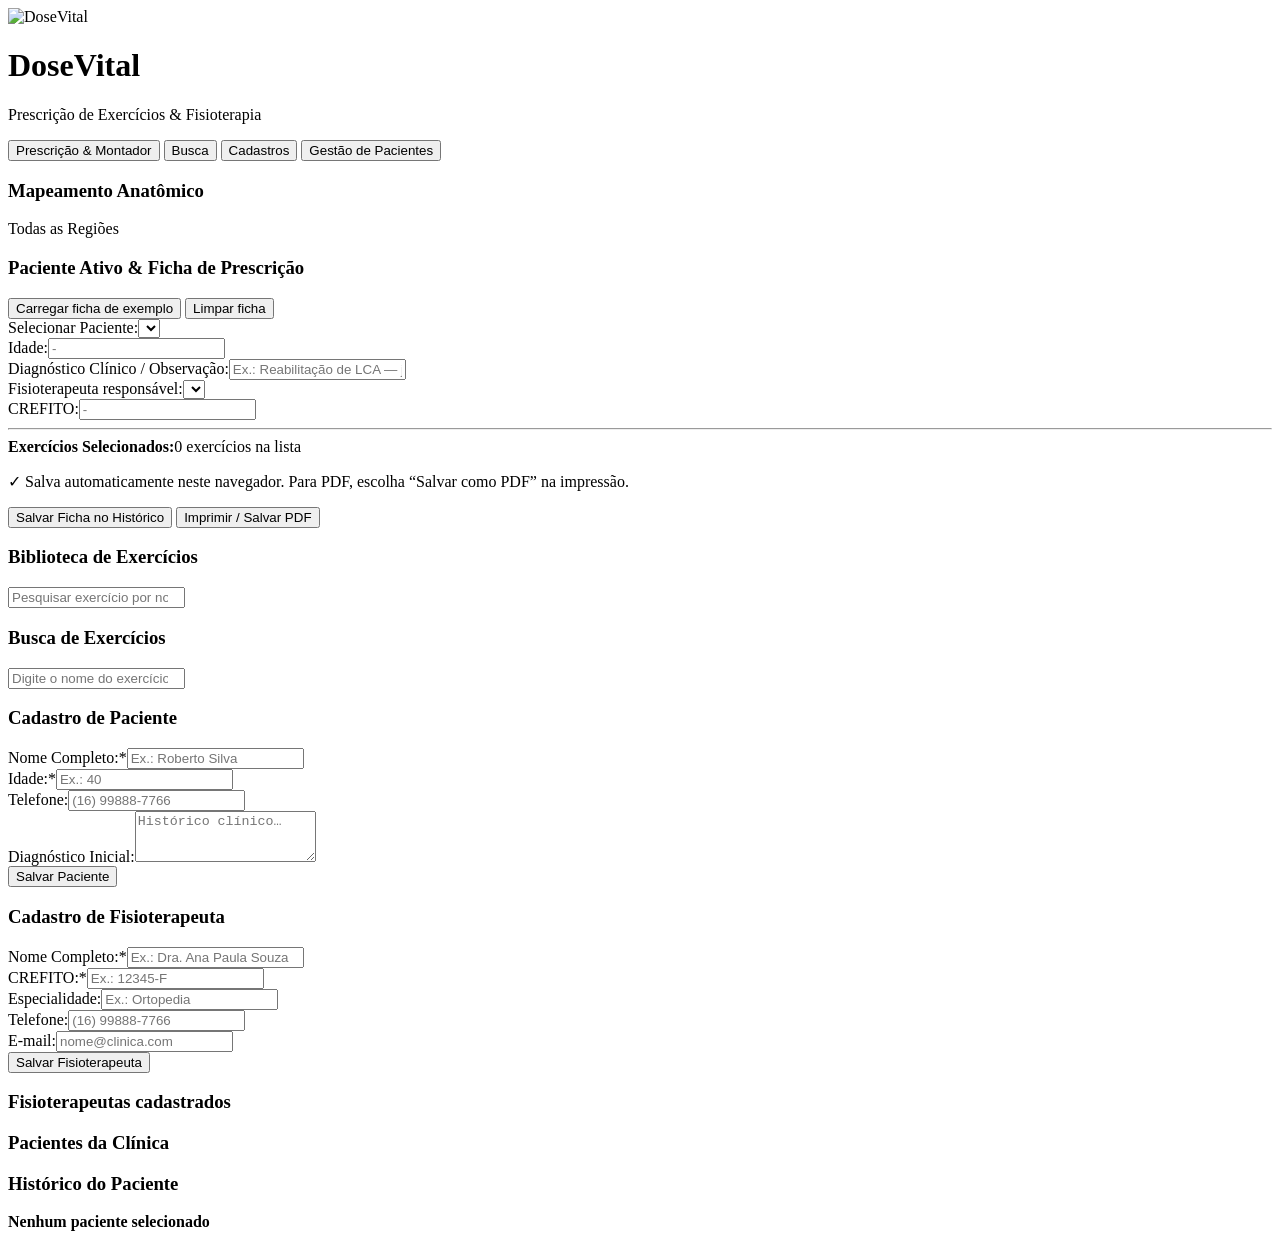
==== index.html @ 728c6db6 "Add files via upload" ====
<!DOCTYPE html>
<html lang="pt-BR">
<head>
<meta charset="utf-8">
<meta name="viewport" content="width=device-width, initial-scale=1, viewport-fit=cover">
<meta name="theme-color" content="#E1EBCD">
<title>DoseVital — Exercícios com a dose certa para a sua saúde</title>
<link rel="icon" href="img/logo.jpg">
<link rel="preconnect" href="https://fonts.googleapis.com">
<link href="https://fonts.googleapis.com/css2?family=Inter:wght@400;500;600;700;800&display=swap" rel="stylesheet">
<link rel="stylesheet" href="css/style.css">
</head>
<body>
<div id="toast" class="site-toast" role="status" aria-live="polite"></div>

<header class="main-header no-print">
 <div class="header-container">
  <div class="brand">
   <img class="brand-logo" src="img/logo.jpg" alt="DoseVital">
   <div class="brand-text"><h1>DoseVital</h1><p class="brand-sub">Prescrição de Exercícios &amp; Fisioterapia</p></div>
  </div>
  <nav class="main-nav">
   <button class="nav-btn active" data-p="inicio">Prescrição &amp; Montador</button>
   <button class="nav-btn" data-p="busca">Busca</button>
   <button class="nav-btn" data-p="cadastros">Cadastros</button>
   <button class="nav-btn" data-p="pacientes">Gestão de Pacientes</button>
  </nav>
 </div>
</header>

<main class="app-container no-print">
 <section id="p-inicio" class="tab-content active">
  <div class="layout-two-columns">
   <div class="column-left">
    <div class="card body-map-card-large">
     <div class="card-header space-between"><h3>Mapeamento Anatômico</h3><span class="active-region-tag" id="sel-tag">Todas as Regiões</span></div>
     <div class="view-selector" id="vistas"></div>
     <div class="body-viewer-container-large"><div class="fig" id="fig"></div></div>
    </div>

    <div class="card unified-prescription-card">
     <div class="card-header space-between"><h3>Paciente Ativo &amp; Ficha de Prescrição</h3>
      <div class="sheet-actions-top"><button id="b-ex" class="btn btn-secondary btn-sm">Carregar ficha de exemplo</button> <button id="b-clr" class="btn btn-outline-danger btn-sm">Limpar ficha</button></div>
     </div>
     <div class="form-row">
      <div class="form-group flex-2"><label for="f-pac">Selecionar Paciente:</label><select id="f-pac" class="form-control"></select></div>
      <div class="form-group flex-1"><label for="f-idade">Idade:</label><input id="f-idade" class="form-control" readonly placeholder="-"></div>
     </div>
     <div class="form-group"><label for="f-diag">Diagnóstico Clínico / Observação:</label><input id="f-diag" class="form-control" placeholder="Ex.: Reabilitação de LCA — joelho"></div>
     <div class="form-row">
      <div class="form-group flex-2"><label for="f-fis">Fisioterapeuta responsável:</label><select id="f-fis" class="form-control"></select></div>
      <div class="form-group flex-1"><label for="f-crefito">CREFITO:</label><input id="f-crefito" class="form-control" readonly placeholder="-"></div>
     </div>
     <hr class="section-divider">
     <div class="sheet-summary space-between"><strong>Exercícios Selecionados:</strong><span id="f-n">0 exercícios na lista</span></div>
     <div class="active-prescription-list" id="itens"></div>
     <p class="note">✓ Salva automaticamente neste navegador. Para PDF, escolha “Salvar como PDF” na impressão.</p>
     <div class="sheet-footer">
      <button id="b-save" class="btn btn-success btn-block">Salvar Ficha no Histórico</button>
      <button id="b-print" class="btn btn-primary btn-block">Imprimir / Salvar PDF</button>
     </div>
    </div>
   </div>

   <div class="column-right">
    <div class="card exercises-card">
     <div class="card-header space-between"><h3>Biblioteca de Exercícios</h3><span class="badge" id="cnt-lib"></span></div>
     <div class="filter-bar"><input type="search" id="q-lib" class="form-control" placeholder="Pesquisar exercício por nome, equipamento ou região…" autocomplete="off"></div>
     <div class="filter-pills-container" id="regs"></div>
     <div class="exercise-list" id="grid"></div>
    </div>
   </div>
  </div>
 </section>

 <section id="p-busca" class="tab-content">
  <div class="card">
   <div class="card-header"><h3>Busca de Exercícios</h3></div>
   <input type="search" id="q" class="form-control big" placeholder="Digite o nome do exercício, equipamento ou região…" autocomplete="off">
   <div id="filtros"></div>
   <p class="count" id="rc"></p>
   <div class="exercise-list tall" id="sgrid"></div>
  </div>
 </section>

 <section id="p-cadastros" class="tab-content">
  <div class="grid-cadastros">
   <div class="card">
    <div class="card-header"><h3>Cadastro de Paciente</h3></div>
    <div class="form-group"><label for="n-nome">Nome Completo:*</label><input id="n-nome" class="form-control" placeholder="Ex.: Roberto Silva"></div>
    <div class="form-row">
     <div class="form-group flex-1"><label for="n-idade">Idade:*</label><input id="n-idade" type="number" min="0" class="form-control" placeholder="Ex.: 40"></div>
     <div class="form-group flex-1"><label for="n-tel">Telefone:</label><input id="n-tel" class="form-control" placeholder="(16) 99888-7766"></div>
    </div>
    <div class="form-group"><label for="n-diag">Diagnóstico Inicial:</label><textarea id="n-diag" class="form-control" rows="3" placeholder="Histórico clínico…"></textarea></div>
    <button id="b-novo" class="btn btn-primary">Salvar Paciente</button>
   </div>
   <div class="card">
    <div class="card-header"><h3>Cadastro de Fisioterapeuta</h3></div>
    <div class="form-group"><label for="m-nome">Nome Completo:*</label><input id="m-nome" class="form-control" placeholder="Ex.: Dra. Ana Paula Souza"></div>
    <div class="form-row">
     <div class="form-group flex-1"><label for="m-crefito">CREFITO:*</label><input id="m-crefito" class="form-control" placeholder="Ex.: 12345-F"></div>
     <div class="form-group flex-1"><label for="m-esp">Especialidade:</label><input id="m-esp" class="form-control" placeholder="Ex.: Ortopedia"></div>
    </div>
    <div class="form-row">
     <div class="form-group flex-1"><label for="m-tel">Telefone:</label><input id="m-tel" class="form-control" placeholder="(16) 99888-7766"></div>
     <div class="form-group flex-1"><label for="m-email">E-mail:</label><input id="m-email" type="email" class="form-control" placeholder="nome@clinica.com"></div>
    </div>
    <button id="b-fis" class="btn btn-primary">Salvar Fisioterapeuta</button>
   </div>
  </div>
  <div class="card">
   <div class="card-header space-between"><h3>Fisioterapeutas cadastrados</h3><span class="badge" id="fc"></span></div>
   <div class="table-responsive" id="tab-fis"></div>
  </div>
 </section>

 <section id="p-pacientes" class="tab-content">
  <div>
   <div class="card">
    <div class="card-header space-between"><h3>Pacientes da Clínica</h3><span class="badge" id="pc"></span></div>
    <div class="table-responsive" id="tabela"></div>
    <div class="history-panel">
     <div class="card-header space-between"><h3>Histórico do Paciente</h3><strong id="h-nome">Nenhum paciente selecionado</strong></div>
     <div id="h-body"></div>
    </div>
   </div>
  </div>
 </section>
</main>

<div id="print" class="print-only"></div>
<script src="js/dados.js"></script>
<script src="js/app.js"></script>
</body>
</html>
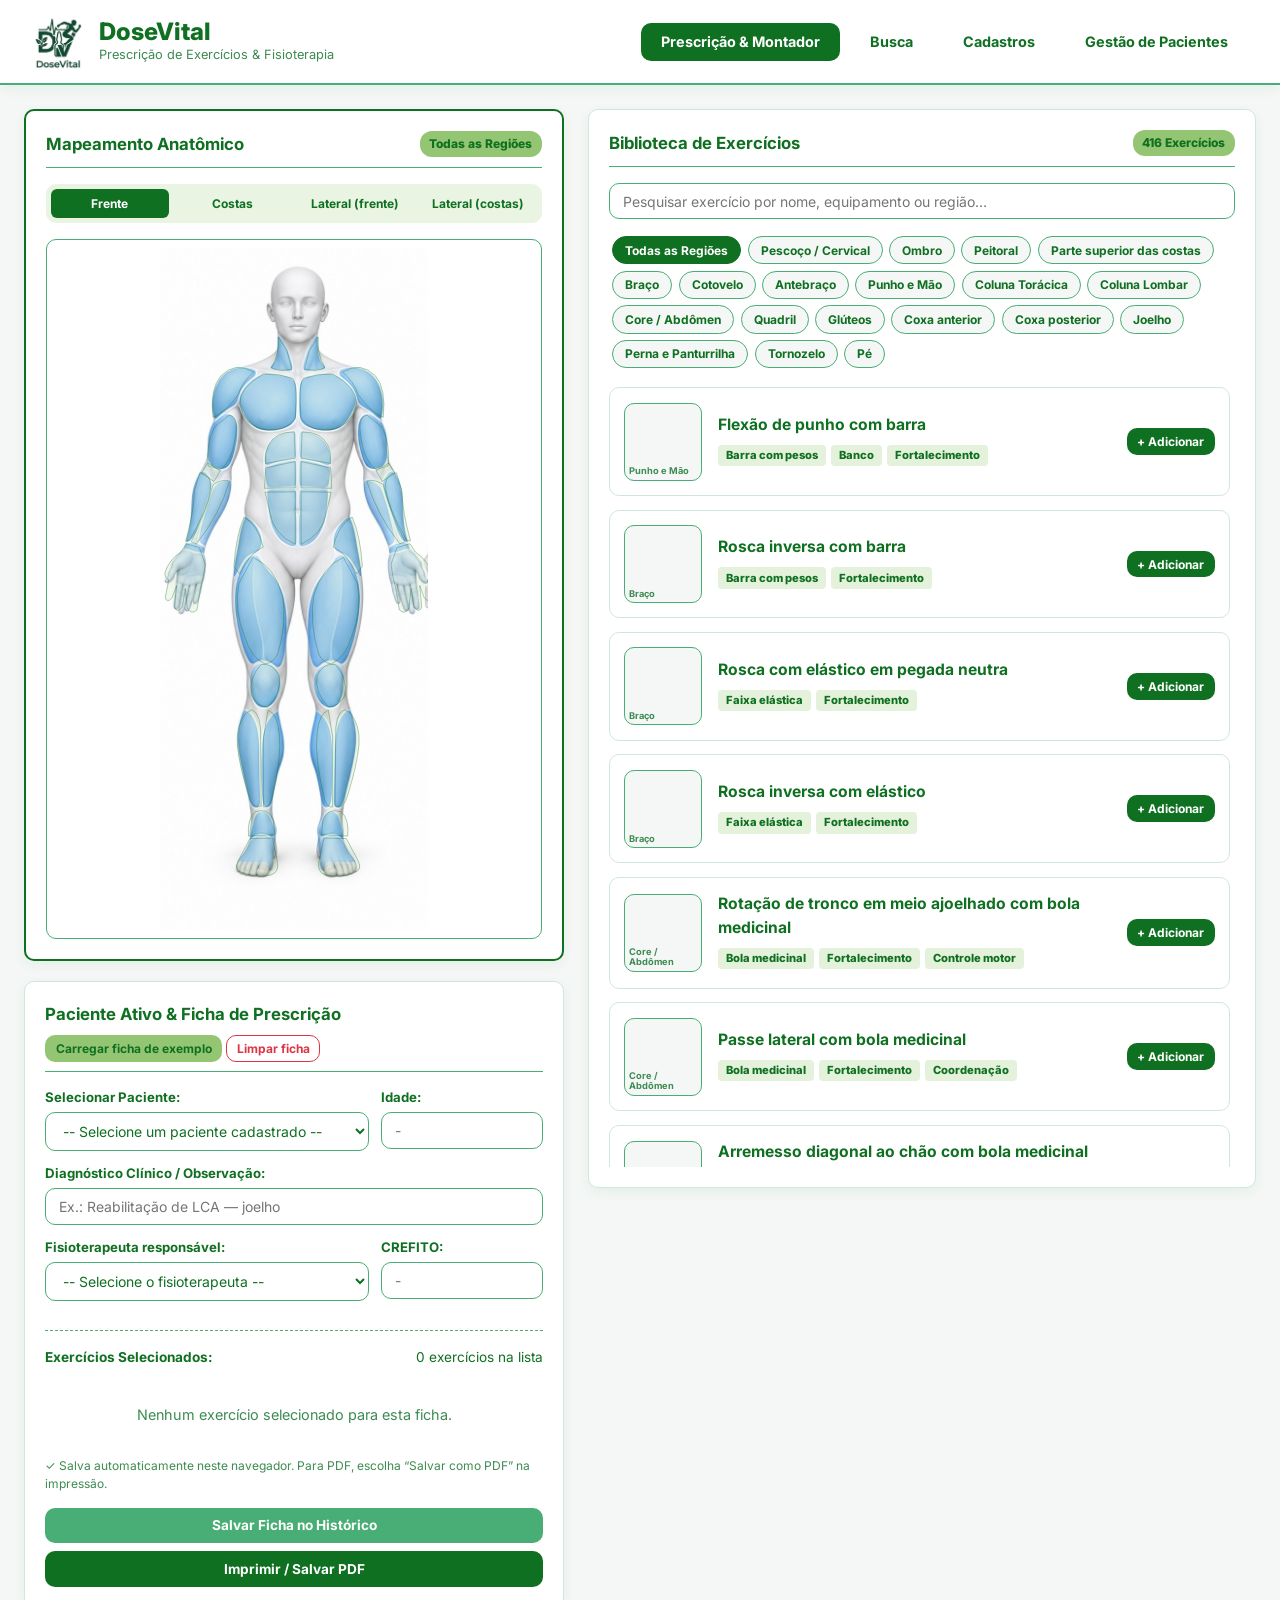
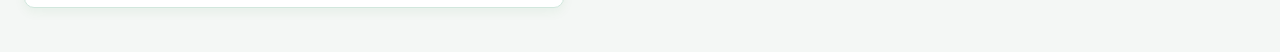
==== commit dfe37129: "Rename dosevital_unico.html to index.html" ====
--- a/index.html
+++ b/index.html
@@ -5,10 +5,86 @@
 <meta name="viewport" content="width=device-width, initial-scale=1, viewport-fit=cover">
 <meta name="theme-color" content="#E1EBCD">
 <title>DoseVital — Exercícios com a dose certa para a sua saúde</title>
-<link rel="icon" href="img/logo.jpg">
 <link rel="preconnect" href="https://fonts.googleapis.com">
 <link href="https://fonts.googleapis.com/css2?family=Inter:wght@400;500;600;700;800&display=swap" rel="stylesheet">
-<link rel="stylesheet" href="css/style.css">
+<style>
+:root{--bg:#f4f7f5;--card:#fff;--ink:#48AE75;--mut:#0f7021;--line:#48AE75;--pri:#93C572;--pri2:#0f7021;--border-color:#d1e7dd;--text-muted:#3d8b53;--danger:#dc3545;--radius:10px;--shadow:0 4px 12px rgba(15,112,33,.06)}
+*{box-sizing:border-box;margin:0;padding:0;font-family:'Inter',system-ui,-apple-system,Segoe UI,sans-serif}
+body{background:var(--bg);color:var(--mut);line-height:1.5}
+.site-toast{position:fixed;bottom:25px;right:25px;background:var(--mut);color:#fff;padding:.85rem 1.25rem;border-radius:var(--radius);box-shadow:0 6px 20px rgba(0,0,0,.2);font-weight:700;font-size:.9rem;z-index:9999;opacity:0;transform:translateY(15px);pointer-events:none;transition:.25s}
+.site-toast.on{opacity:1;transform:none}
+.main-header{background:var(--card);border-bottom:2px solid var(--line);padding:.85rem 2rem;position:sticky;top:0;z-index:100;box-shadow:var(--shadow)}
+.header-container{max-width:1600px;margin:0 auto;display:flex;justify-content:space-between;align-items:center;gap:1rem;flex-wrap:wrap}
+.brand{display:flex;align-items:center;gap:1rem}.brand-logo{height:56px;width:auto;object-fit:contain;border-radius:6px}
+.brand-text h1{font-size:1.5rem;font-weight:800;color:var(--mut);line-height:1.1}.brand-sub{font-size:.8rem;color:var(--text-muted)}
+.main-nav{display:flex;gap:.6rem;flex-wrap:wrap}
+.nav-btn{background:transparent;border:1px solid transparent;padding:.6rem 1.2rem;border-radius:var(--radius);font-weight:700;color:var(--mut);cursor:pointer;transition:.2s;font-size:.9rem}
+.nav-btn:hover{background:rgba(147,197,114,.2)}.nav-btn.active{background:var(--mut);color:#fff}
+.app-container{max-width:1600px;margin:1.5rem auto;padding:0 1.5rem}
+.tab-content{display:none}.tab-content.active{display:block}
+.layout-two-columns{display:grid;grid-template-columns:540px 1fr;gap:1.5rem;align-items:start}
+@media(max-width:1150px){.layout-two-columns,.grid-cadastros,.grid-patients-page{grid-template-columns:1fr!important}}
+.card{background:var(--card);border:1px solid var(--border-color);border-radius:var(--radius);padding:1.25rem;box-shadow:var(--shadow);margin-bottom:1.25rem}
+.card-header{margin-bottom:1rem;padding-bottom:.6rem;border-bottom:1px solid var(--line)}.card-header h3{font-size:1.05rem;color:var(--mut)}
+.space-between{display:flex;justify-content:space-between;align-items:center;gap:.5rem;flex-wrap:wrap}
+.active-region-tag,.badge{background:var(--pri);color:var(--mut);font-size:.75rem;font-weight:800;padding:.25rem .6rem;border-radius:12px}
+.body-map-card-large{border:2px solid var(--mut)}
+.view-selector{display:flex;gap:.3rem;background:rgba(147,197,114,.2);padding:.3rem;border-radius:var(--radius);margin-bottom:1rem}
+.view-btn{flex:1;padding:.45rem .2rem;font-size:.75rem;font-weight:700;border:0;background:transparent;cursor:pointer;border-radius:6px;color:var(--mut)}.view-btn.active{background:var(--mut);color:#fff}
+.body-viewer-container-large{background:#fff;border:1px solid var(--line);border-radius:var(--radius);height:min(78vh,700px);display:flex;align-items:center;justify-content:center;overflow:hidden;padding:.5rem}
+.fig{position:relative;height:100%;max-width:100%}.fig img,.fig svg{position:absolute;inset:0;width:100%;height:100%}.fig img{object-fit:contain}
+.hs{fill:var(--pri);fill-opacity:.12;stroke:var(--mut);stroke-opacity:.35;stroke-width:2;cursor:pointer;transition:.2s}
+.hs:hover{fill:var(--ink);fill-opacity:.55}.hs.sel{fill:var(--mut);fill-opacity:.6;stroke-opacity:1}
+.form-group{margin-bottom:.85rem}.form-group label{display:block;font-size:.825rem;font-weight:700;color:var(--mut);margin-bottom:.25rem}
+.form-control{width:100%;padding:.55rem .8rem;border:1px solid var(--line);border-radius:var(--radius);font-size:.875rem;background:var(--card);color:var(--mut);outline:none;font-family:inherit}
+.form-control:focus{border-color:var(--mut);box-shadow:0 0 0 3px rgba(72,174,117,.25)}.form-control.big{font-size:1.1rem;padding:.9rem 1rem;border-width:2px}
+.form-row{display:flex;gap:.75rem}.flex-1{flex:1}.flex-2{flex:2}
+@media(max-width:560px){.form-row{flex-direction:column;gap:0}}
+.section-divider{margin:1rem 0;border:0;border-top:1px dashed var(--line)}
+.filter-bar{display:flex;gap:.75rem;margin-bottom:.85rem}
+.filter-pills-container{display:flex;flex-wrap:wrap;gap:.4rem;margin-bottom:1rem;max-height:150px;overflow-y:auto;padding:.2rem}
+.filter-pill{background:var(--bg);border:1px solid var(--line);padding:.35rem .75rem;border-radius:20px;font-size:.75rem;font-weight:700;color:var(--mut);cursor:pointer;transition:.2s}
+.filter-pill:hover{background:var(--pri)}.filter-pill.active{background:var(--mut);color:#fff;border-color:var(--mut)}
+.fl{margin-top:.9rem}.fl>span{display:block;font-size:.8rem;font-weight:800;margin-bottom:.4rem}.fl .filter-pills-container{margin-bottom:0;max-height:none}
+.exercise-list{max-height:780px;overflow-y:auto;display:flex;flex-direction:column;gap:.85rem;padding-right:.3rem}.exercise-list.tall{max-height:none}
+.exercise-card-item{border:1px solid var(--border-color);border-radius:var(--radius);padding:.9rem;display:flex;gap:1rem;background:var(--card);align-items:center}
+.ph{position:relative;width:78px;height:78px;flex-shrink:0;background:var(--bg);border:1px solid var(--line);border-radius:var(--radius);overflow:hidden;display:flex;align-items:flex-end}
+.ph span{font-size:.58rem;line-height:1.1;padding:3px 4px;color:var(--text-muted);font-weight:700;position:relative}.ph img{position:absolute;inset:0;width:100%;height:100%;object-fit:cover;z-index:1}
+.exercise-info{flex:1;min-width:0}.exercise-info h4{font-size:.98rem;color:var(--mut);margin-bottom:.3rem;font-weight:700}
+.tag{display:inline-block;font-size:.7rem;padding:.15rem .5rem;background:rgba(147,197,114,.25);border-radius:4px;color:var(--mut);font-weight:800;margin:0 .3rem .25rem 0}
+.btn{padding:.55rem 1.1rem;font-size:.85rem;font-weight:700;border-radius:var(--radius);border:1px solid transparent;cursor:pointer;display:inline-flex;align-items:center;justify-content:center;gap:.4rem;transition:.2s}
+.btn:disabled{opacity:.5;cursor:default}.btn-primary{background:var(--mut);color:#fff}.btn-secondary{background:var(--pri);color:var(--mut)}.btn-success{background:var(--ink);color:#fff}
+.btn-outline-danger{background:transparent;border-color:var(--danger);color:var(--danger)}.btn-sm{padding:.3rem .6rem;font-size:.75rem}.btn-block{width:100%;margin-top:.5rem}
+.sheet-summary{font-size:.85rem;color:var(--mut);margin-bottom:.75rem}.note{font-size:.75rem;color:var(--text-muted);margin:.4rem 0}
+.active-prescription-list{max-height:520px;overflow-y:auto;display:flex;flex-direction:column;gap:.75rem;margin-bottom:.5rem}
+.it{background:var(--card);border:1px solid var(--line);border-radius:14px;padding:.8rem}
+.it .top{display:grid;grid-template-columns:24px 78px 1fr;gap:.75rem;align-items:center}.it .num{color:var(--text-muted);font-size:.85rem}
+.it .nm{font-weight:700;color:var(--mut)}.it .dose{margin-top:.25rem;font-size:.85rem;color:var(--text-muted)}.it .dose b{color:var(--mut);font-size:1rem}.it .obs{font-size:.75rem;color:var(--text-muted)}
+.it .act{border-top:1px solid var(--border-color);margin-top:.6rem;padding-top:.4rem;display:flex;justify-content:flex-end;gap:.2rem}
+.act button{border:0;background:none;color:var(--text-muted);font-size:1.1rem;cursor:pointer;padding:.2rem .6rem}.act button:disabled{opacity:.3;cursor:default}
+.ed{display:grid;grid-template-columns:repeat(3,1fr);gap:.5rem;margin-top:.6rem}.ed .full{grid-column:1/-1}
+.grid-patients-page{display:grid;grid-template-columns:1fr 1fr;gap:1.5rem;align-items:start}
+.data-table{width:100%;border-collapse:collapse;font-size:.85rem}.data-table th,.data-table td{padding:.65rem .8rem;border-bottom:1px solid var(--border-color);text-align:left}
+.data-table th{background:rgba(147,197,114,.25);font-weight:800}.table-responsive{overflow-x:auto}
+.empty-state{text-align:center;padding:1.5rem 1rem;color:var(--text-muted);font-size:.9rem}
+.history-panel{margin-top:1.5rem}
+.history-card-item{background:var(--bg);border:1px solid var(--line);border-radius:var(--radius);padding:.85rem;margin-bottom:.75rem}
+.history-card-header{display:flex;justify-content:space-between;gap:.5rem;flex-wrap:wrap;margin-bottom:.5rem;font-size:.825rem}
+.history-exercise-details{background:#fff;border:1px solid var(--border-color);border-radius:6px;padding:.6rem;margin-top:.5rem;font-size:.8rem}.history-exercise-details ul{padding-left:1.2rem}
+.count{color:var(--text-muted);font-size:.85rem;margin:.6rem 0}
+.print-only{display:none}
+@media print{
+ .no-print,.site-toast{display:none!important}.print-only{display:block!important;padding:1cm}
+ body{background:#fff;font-size:11pt}.print-header{display:flex;justify-content:space-between;align-items:center}.print-brand{display:flex;align-items:center;gap:1rem}
+ .print-brand img{height:60px}.print-title{font-size:22pt;font-weight:800}.print-subtitle{font-size:9pt;color:#48AE75;font-weight:700}
+ .print-divider{margin:1rem 0;border:0;border-top:2px solid #0f7021}.print-patient-info{background:#f4f7f5;border:1px solid #48AE75;padding:.75rem 1rem;border-radius:6px;margin-bottom:1.2rem;line-height:1.8}
+ .print-section-title{font-size:12pt;margin-bottom:1rem;border-bottom:1px solid #48AE75}.print-grid{display:grid;grid-template-columns:1fr 1fr;gap:1rem}
+ .print-card{border:1px solid #48AE75;border-radius:6px;padding:.75rem;break-inside:avoid}.print-card h4{font-size:10pt}.print-card p{font-size:8.5pt;color:#2b5937}
+ .print-dosing{font-weight:bold;color:#fff;background:#0f7021;padding:.25rem .5rem;border-radius:4px;display:inline-block;font-size:8.5pt;margin-top:.3rem;-webkit-print-color-adjust:exact;print-color-adjust:exact}
+ .print-footer{margin-top:3rem;text-align:center;font-size:8pt;color:#48AE75}.signature-line{border-top:1px solid #0f7021;width:250px;margin:1rem auto 0;padding-top:.25rem}@page{margin:12mm}
+}
+.grid-cadastros{display:grid;grid-template-columns:1fr 1fr;gap:1.5rem;align-items:start}
+</style>
 </head>
 <body>
 <div id="toast" class="site-toast" role="status" aria-live="polite"></div>
@@ -16,7 +92,7 @@
 <header class="main-header no-print">
  <div class="header-container">
   <div class="brand">
-   <img class="brand-logo" src="img/logo.jpg" alt="DoseVital">
+   <img class="brand-logo" src="[data-uri]" alt="DoseVital">
    <div class="brand-text"><h1>DoseVital</h1><p class="brand-sub">Prescrição de Exercícios &amp; Fisioterapia</p></div>
   </div>
   <nav class="main-nav">
@@ -130,7 +206,599 @@
 </main>
 
 <div id="print" class="print-only"></div>
-<script src="js/dados.js"></script>
-<script src="js/app.js"></script>
+<script>
+/* Dados do DoseVital: 19 regiões, 416 exercícios e mapa corporal (4 vistas). */
+const REGIOES=[{"id":"cervical","nome":"Pescoço / Cervical"},{"id":"ombro","nome":"Ombro"},{"id":"peitoral","nome":"Peitoral"},{"id":"trapezio","nome":"Parte superior das costas"},{"id":"braco","nome":"Braço"},{"id":"cotovelo","nome":"Cotovelo"},{"id":"antebraco","nome":"Antebraço"},{"id":"mao","nome":"Punho e Mão"},{"id":"toracica","nome":"Coluna Torácica"},{"id":"coluna","nome":"Coluna Lombar"},{"id":"abdomen","nome":"Core / Abdômen"},{"id":"quadril","nome":"Quadril"},{"id":"gluteos","nome":"Glúteos"},{"id":"coxa","nome":"Coxa anterior"},{"id":"posterior_coxa","nome":"Coxa posterior"},{"id":"joelho","nome":"Joelho"},{"id":"panturrilha","nome":"Perna e Panturrilha"},{"id":"tornozelo","nome":"Tornozelo"},{"id":"pe","nome":"Pé"}];
+const EQUIP={"medicine_ball":{"l":"Bola medicinal","g":"ball"},"cushion":{"l":"Almofada","g":"balance"},"none":{"l":"Sem equipamento","g":"none"},"elastic_band":{"l":"Faixa elástica","g":"elastic"},"mini_band":{"l":"Mini band","g":"elastic"},"elastic_tube":{"l":"Tubo elástico","g":"elastic"},"small_ball":{"l":"Bola pequena","g":"ball"},"swiss_ball":{"l":"Bola suíça","g":"ball"},"therapy_ball":{"l":"Bola terapêutica","g":"ball"},"dumbbell":{"l":"Halter","g":"weights"},"ankle_weight":{"l":"Caneleira","g":"weights"},"barbell":{"l":"Barra com pesos","g":"weights"},"stick":{"l":"Bastão","g":"other"},"step":{"l":"Step","g":"other"},"balance_disc":{"l":"Disco de equilíbrio","g":"balance"},"bosu":{"l":"Bosu","g":"balance"},"roller":{"l":"Rolo","g":"other"},"wall":{"l":"Parede","g":"support"},"chair":{"l":"Cadeira","g":"support"},"bench":{"l":"Banco","g":"support"},"towel":{"l":"Toalha","g":"other"},"therapy_putty":{"l":"Massa terapêutica","g":"other"},"small_objects":{"l":"Objetos pequenos","g":"other"},"pilates_reformer":{"l":"Reformer","g":"pilates"},"pilates_cadillac":{"l":"Cadillac","g":"pilates"},"pilates_chair":{"l":"Chair","g":"pilates"},"pilates_barrel":{"l":"Barrel","g":"pilates"},"pilates_spine_corrector":{"l":"Spine Corrector","g":"pilates"},"pilates_ring":{"l":"Magic Circle","g":"pilates"},"pullup_bar":{"l":"Barra fixa","g":"other"},"ladder":{"l":"Escada de agilidade","g":"other"},"cones":{"l":"Cones","g":"other"}};
+const CATEG={"mobility":"Mobilidade","strength":"Fortalecimento","stability":"Estabilidade","balance":"Equilíbrio","stretching":"Alongamento","motor_control":"Controle motor","functional":"Funcional","isometric":"Isometria","coordination":"Coordenação","proprioception":"Propriocepção"};
+const VISTAS={"frente":{"nome":"Frente","img":"[data-uri]","vb":"0 0 552 1402","dx":-31,"poly":[{"r":"cervical","d":"M274 183 Q277 218 260 246 Q276 255 302 249 L292 211 Z","m":630},{"r":"ombro","d":"M224 255 Q186 232 156 263 Q134 288 140 348 Q167 337 192 301 Q200 275 224 255Z","m":630},{"r":"peitoral","d":"M244 259 Q276 258 304 268 Q312 276 311 317 L309 351 Q286 379 249 374 Q204 367 195 320 Q194 286 244 259Z","m":630},{"r":"braco","d":"M173 344 Q195 345 185 395 Q179 437 155 456 L130 448 Q125 404 143 368Z","m":630},{"r":"cotovelo","d":"M129 442 L155 458 L142 480 L116 463Z","m":630},{"r":"antebraco","d":"M113 462 Q139 466 135 496 Q129 537 91 602 L84 602 Q101 541 102 498Z M140 486 Q160 474 174 479 Q154 548 106 608 L95 604 Q126 543 140 486Z","m":630},{"r":"mao","d":"M85 608 L112 616 L124 650 Q122 673 114 701 L107 744 Q96 755 87 740 L83 700 L77 738 Q66 752 61 738 L65 694 L56 719 Q44 732 42 718 L49 682 Q42 681 41 668 Q49 641 74 625Z","m":630},{"r":"abdomen","d":"M307 378 Q269 377 254 405 Q245 422 248 443 L309 432Z M248 452 L309 439 L309 493 L246 494Z M247 502 L309 501 L309 609 Q264 589 257 544Z","m":630},{"r":"quadril","d":"M204 553 Q233 570 243 615 Q215 627 195 670 L183 655 Q187 591 204 553Z","m":630},{"r":"coxa","d":"M222 636 Q266 654 283 715 Q292 771 273 835 Q264 853 247 855 Q219 844 205 799 Q183 744 193 690Z","m":630},{"r":"joelho","d":"M239 856 Q264 853 276 879 Q282 915 252 944 Q231 942 219 920 Q213 883 239 856Z","m":630},{"r":"panturrilha","d":"M220 949 Q240 957 238 1010 L239 1147 Q221 1157 212 1121 Q194 1063 190 1022 Q187 981 208 956Z M253 950 Q273 957 276 999 Q282 1046 260 1136 Q254 1151 244 1149 L244 1005Z","m":630},{"r":"tornozelo","d":"M226 1159 Q254 1150 264 1175 L267 1206 L213 1209 Q210 1174 226 1159Z","m":630},{"r":"pe","d":"M216 1214 L262 1213 L272 1260 Q277 1283 259 1289 Q229 1296 203 1285 Q181 1280 192 1259Z","m":630}]},"costas":{"nome":"Costas","img":"[data-uri]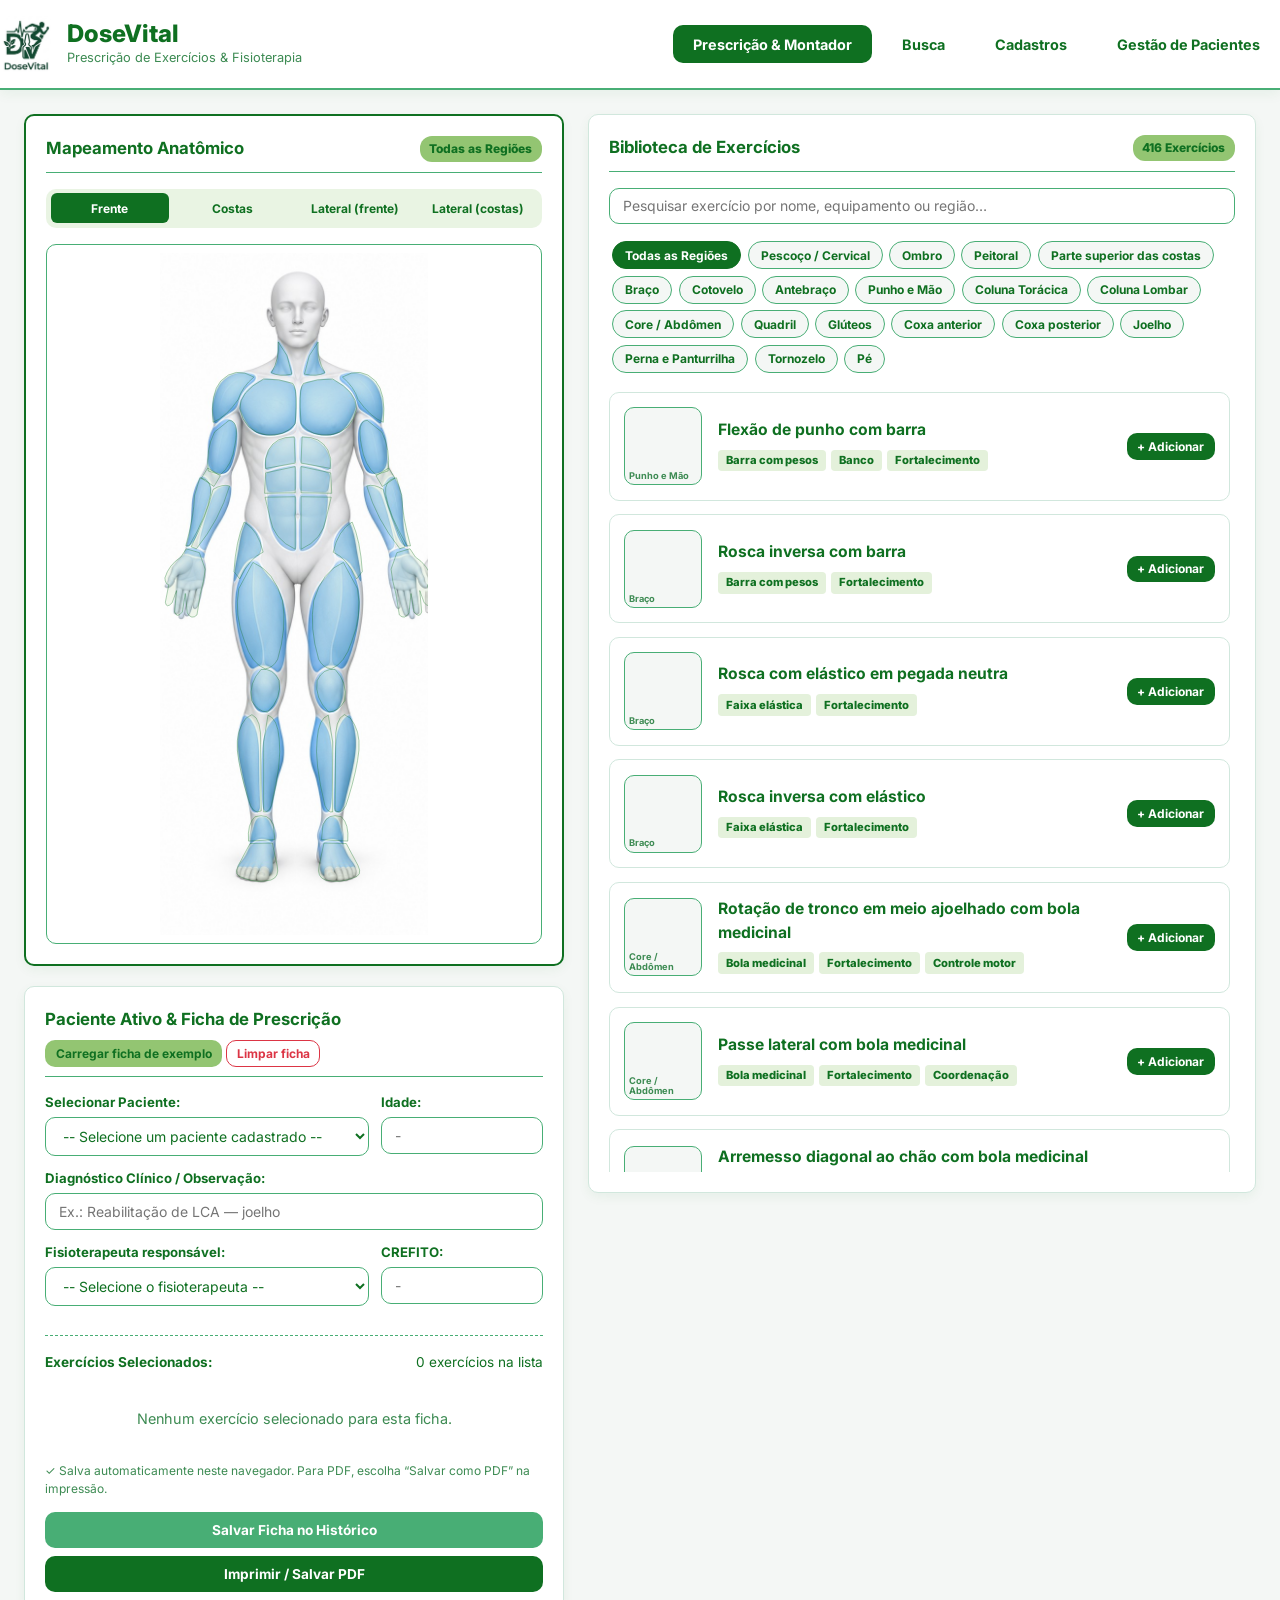
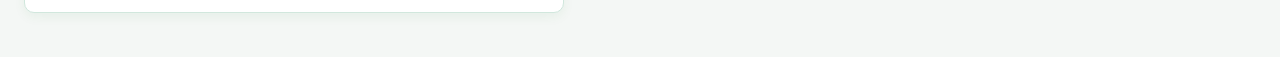
==== commit 2b6d608b: "Update index.html" ====
--- a/index.html
+++ b/index.html
@@ -13,7 +13,7 @@
 body{background:var(--bg);color:var(--mut);line-height:1.5}
 .site-toast{position:fixed;bottom:25px;right:25px;background:var(--mut);color:#fff;padding:.85rem 1.25rem;border-radius:var(--radius);box-shadow:0 6px 20px rgba(0,0,0,.2);font-weight:700;font-size:.9rem;z-index:9999;opacity:0;transform:translateY(15px);pointer-events:none;transition:.25s}
 .site-toast.on{opacity:1;transform:none}
-.main-header{background:var(--card);border-bottom:2px solid var(--line);padding:.85rem 2rem;position:sticky;top:0;z-index:100;box-shadow:var(--shadow)}
+.main-header{background:var(--card);border-bottom:2px solid var(--line);padding:1rem 0;position:sticky;top:0;z-index:100;box-shadow:var(--shadow)}
 .header-container{max-width:1600px;margin:0 auto;display:flex;justify-content:space-between;align-items:center;gap:1rem;flex-wrap:wrap}
 .brand{display:flex;align-items:center;gap:1rem}.brand-logo{height:56px;width:auto;object-fit:contain;border-radius:6px}
 .brand-text h1{font-size:1.5rem;font-weight:800;color:var(--mut);line-height:1.1}.brand-sub{font-size:.8rem;color:var(--text-muted)}
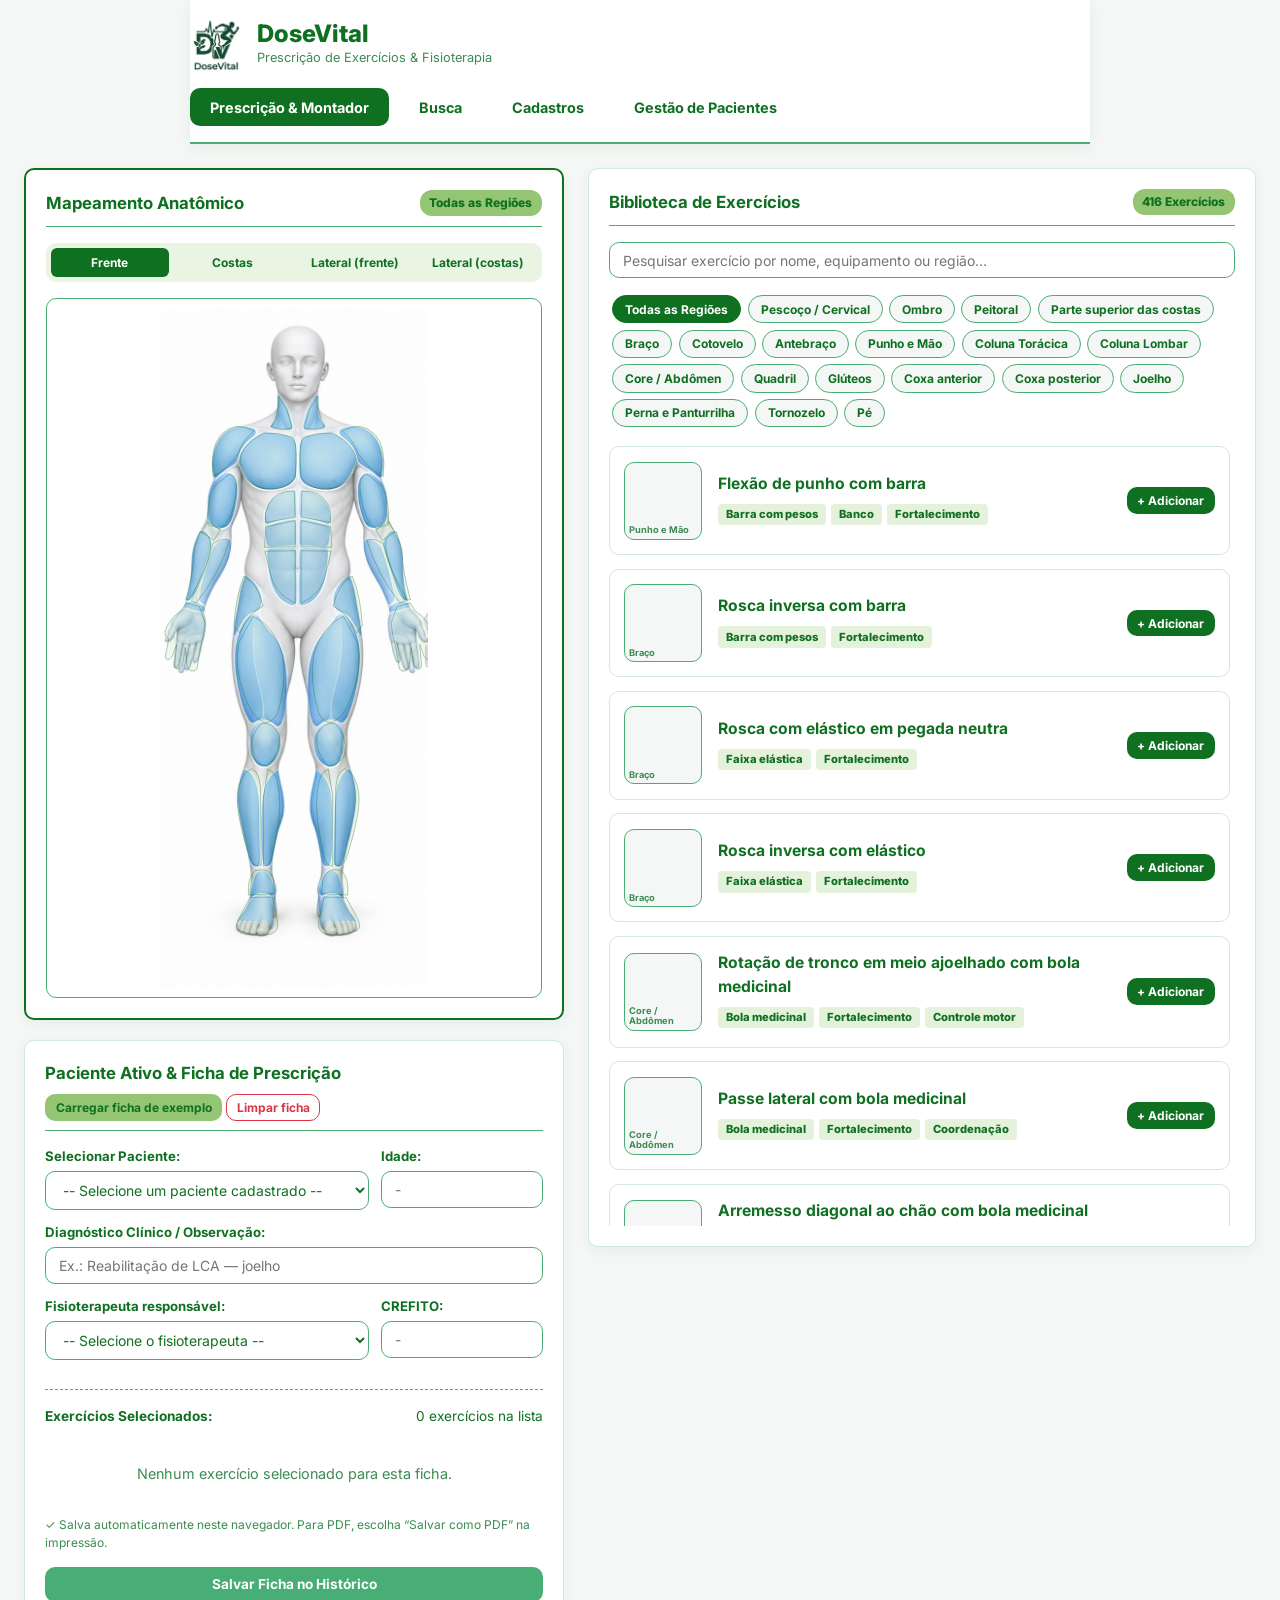
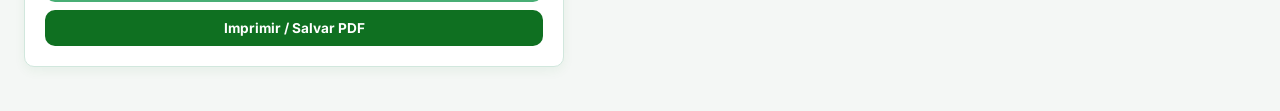
==== commit 01703948: "Update index.html" ====
--- a/index.html
+++ b/index.html
@@ -13,7 +13,7 @@
 body{background:var(--bg);color:var(--mut);line-height:1.5}
 .site-toast{position:fixed;bottom:25px;right:25px;background:var(--mut);color:#fff;padding:.85rem 1.25rem;border-radius:var(--radius);box-shadow:0 6px 20px rgba(0,0,0,.2);font-weight:700;font-size:.9rem;z-index:9999;opacity:0;transform:translateY(15px);pointer-events:none;transition:.25s}
 .site-toast.on{opacity:1;transform:none}
-.main-header{background:var(--card);border-bottom:2px solid var(--line);padding:1rem 0;position:sticky;top:0;z-index:100;box-shadow:var(--shadow)}
+.main-header{background:var(--card);border-bottom:2px solid var(--line);padding: 1rem 0;box-shadow:var(--shadow);max-width: 900px;min-height: 50px;margin: 0 auto;display: flex;justify-content: space-between;align-items: center;flex-wrap: wrap;}
 .header-container{max-width:1600px;margin:0 auto;display:flex;justify-content:space-between;align-items:center;gap:1rem;flex-wrap:wrap}
 .brand{display:flex;align-items:center;gap:1rem}.brand-logo{height:56px;width:auto;object-fit:contain;border-radius:6px}
 .brand-text h1{font-size:1.5rem;font-weight:800;color:var(--mut);line-height:1.1}.brand-sub{font-size:.8rem;color:var(--text-muted)}
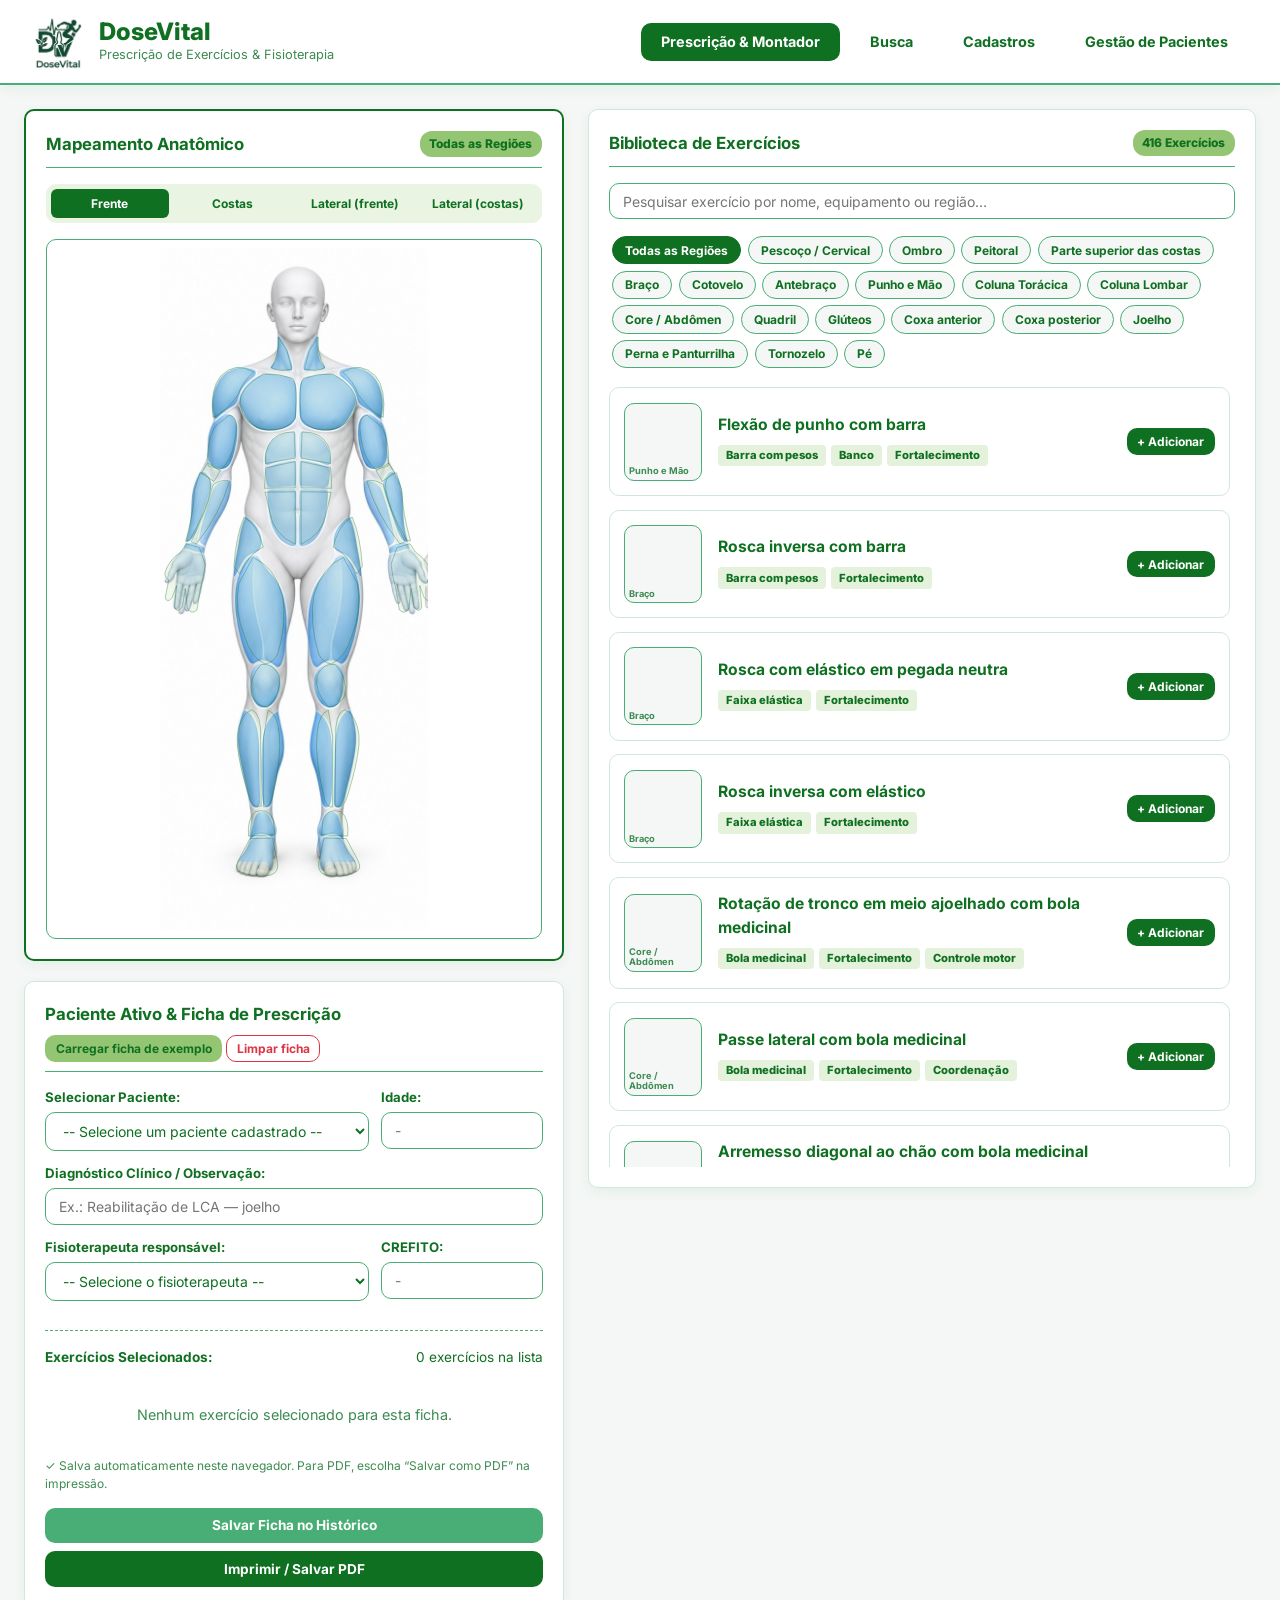
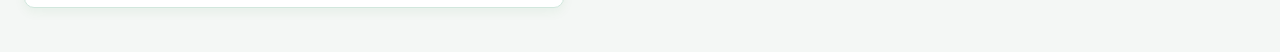
==== commit 0e90a881: "Add files via upload" ====
--- a/index.html
+++ b/index.html
@@ -13,7 +13,7 @@
 body{background:var(--bg);color:var(--mut);line-height:1.5}
 .site-toast{position:fixed;bottom:25px;right:25px;background:var(--mut);color:#fff;padding:.85rem 1.25rem;border-radius:var(--radius);box-shadow:0 6px 20px rgba(0,0,0,.2);font-weight:700;font-size:.9rem;z-index:9999;opacity:0;transform:translateY(15px);pointer-events:none;transition:.25s}
 .site-toast.on{opacity:1;transform:none}
-.main-header{background:var(--card);border-bottom:2px solid var(--line);padding: 1rem 0;box-shadow:var(--shadow);max-width: 900px;min-height: 50px;margin: 0 auto;display: flex;justify-content: space-between;align-items: center;flex-wrap: wrap;}
+.main-header{background:var(--card);border-bottom:2px solid var(--line);padding:.85rem 2rem;position:sticky;top:0;z-index:100;box-shadow:var(--shadow)}
 .header-container{max-width:1600px;margin:0 auto;display:flex;justify-content:space-between;align-items:center;gap:1rem;flex-wrap:wrap}
 .brand{display:flex;align-items:center;gap:1rem}.brand-logo{height:56px;width:auto;object-fit:contain;border-radius:6px}
 .brand-text h1{font-size:1.5rem;font-weight:800;color:var(--mut);line-height:1.1}.brand-sub{font-size:.8rem;color:var(--text-muted)}
